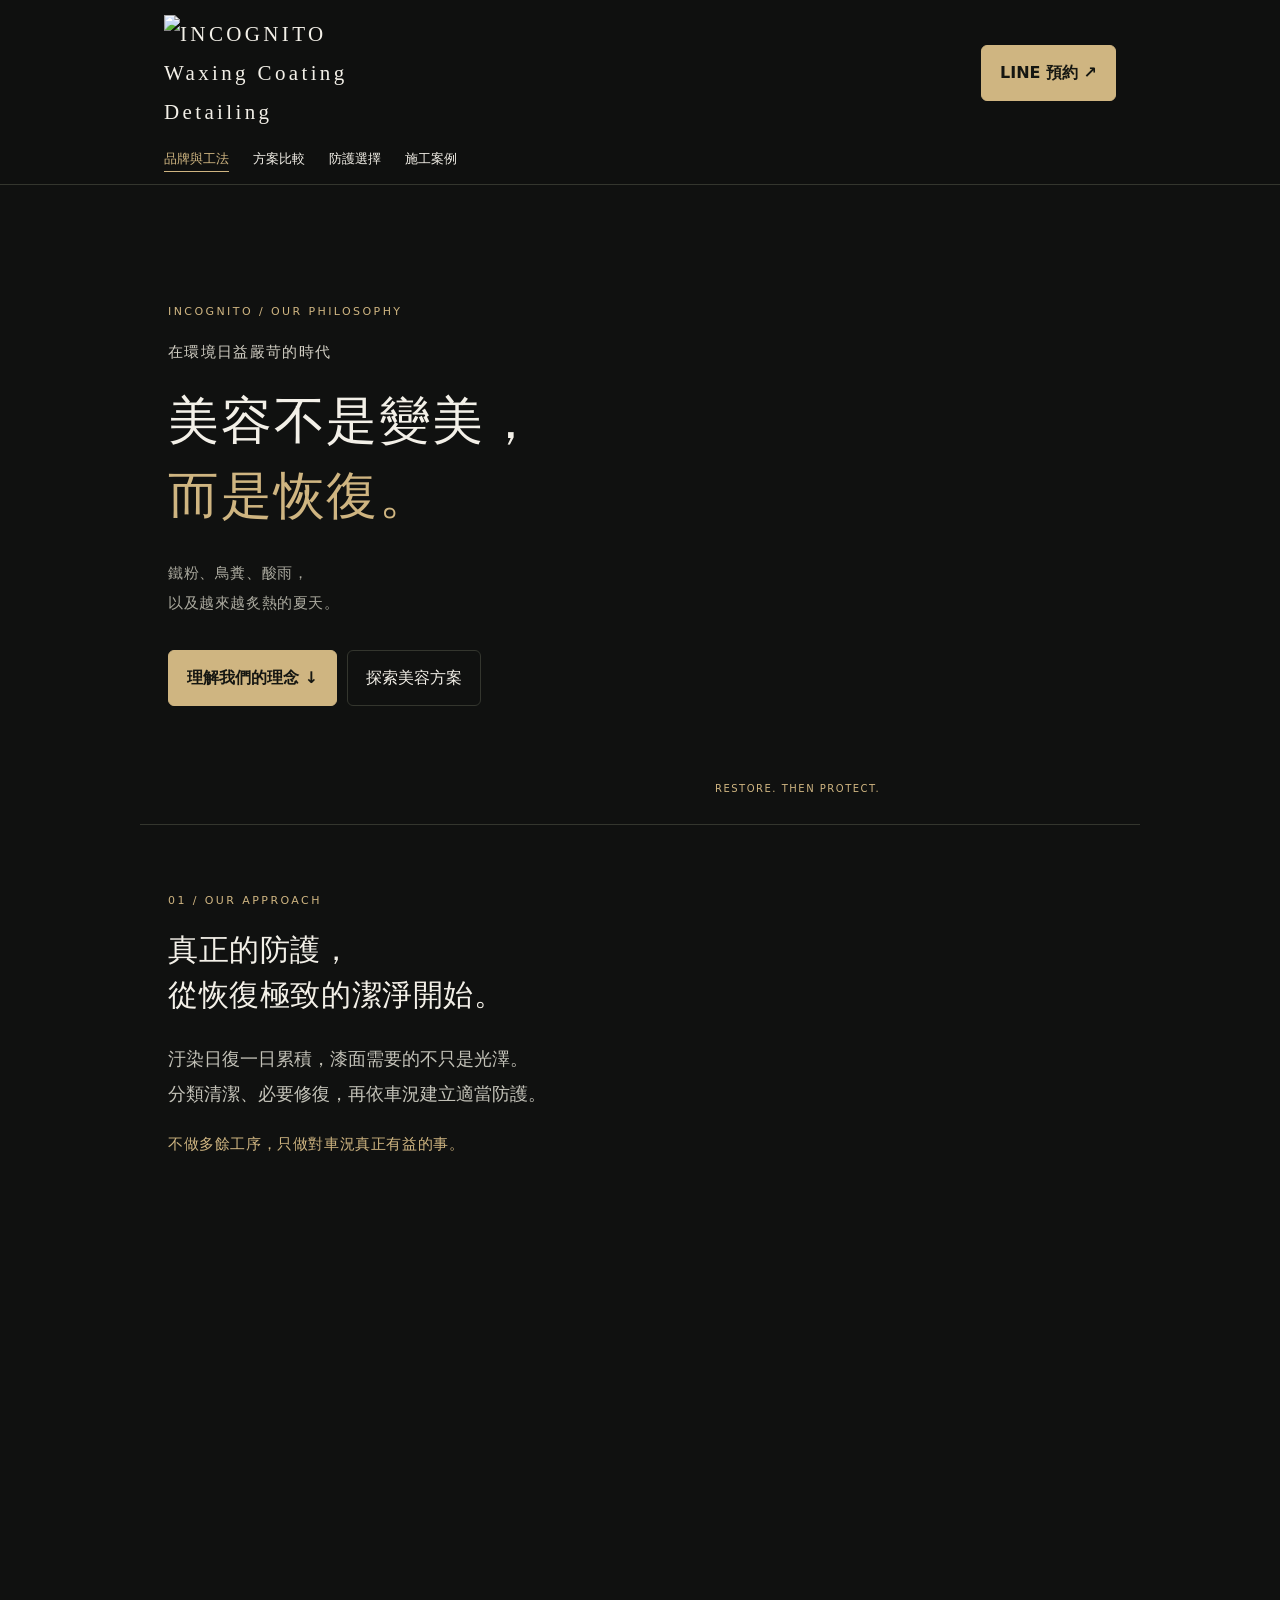
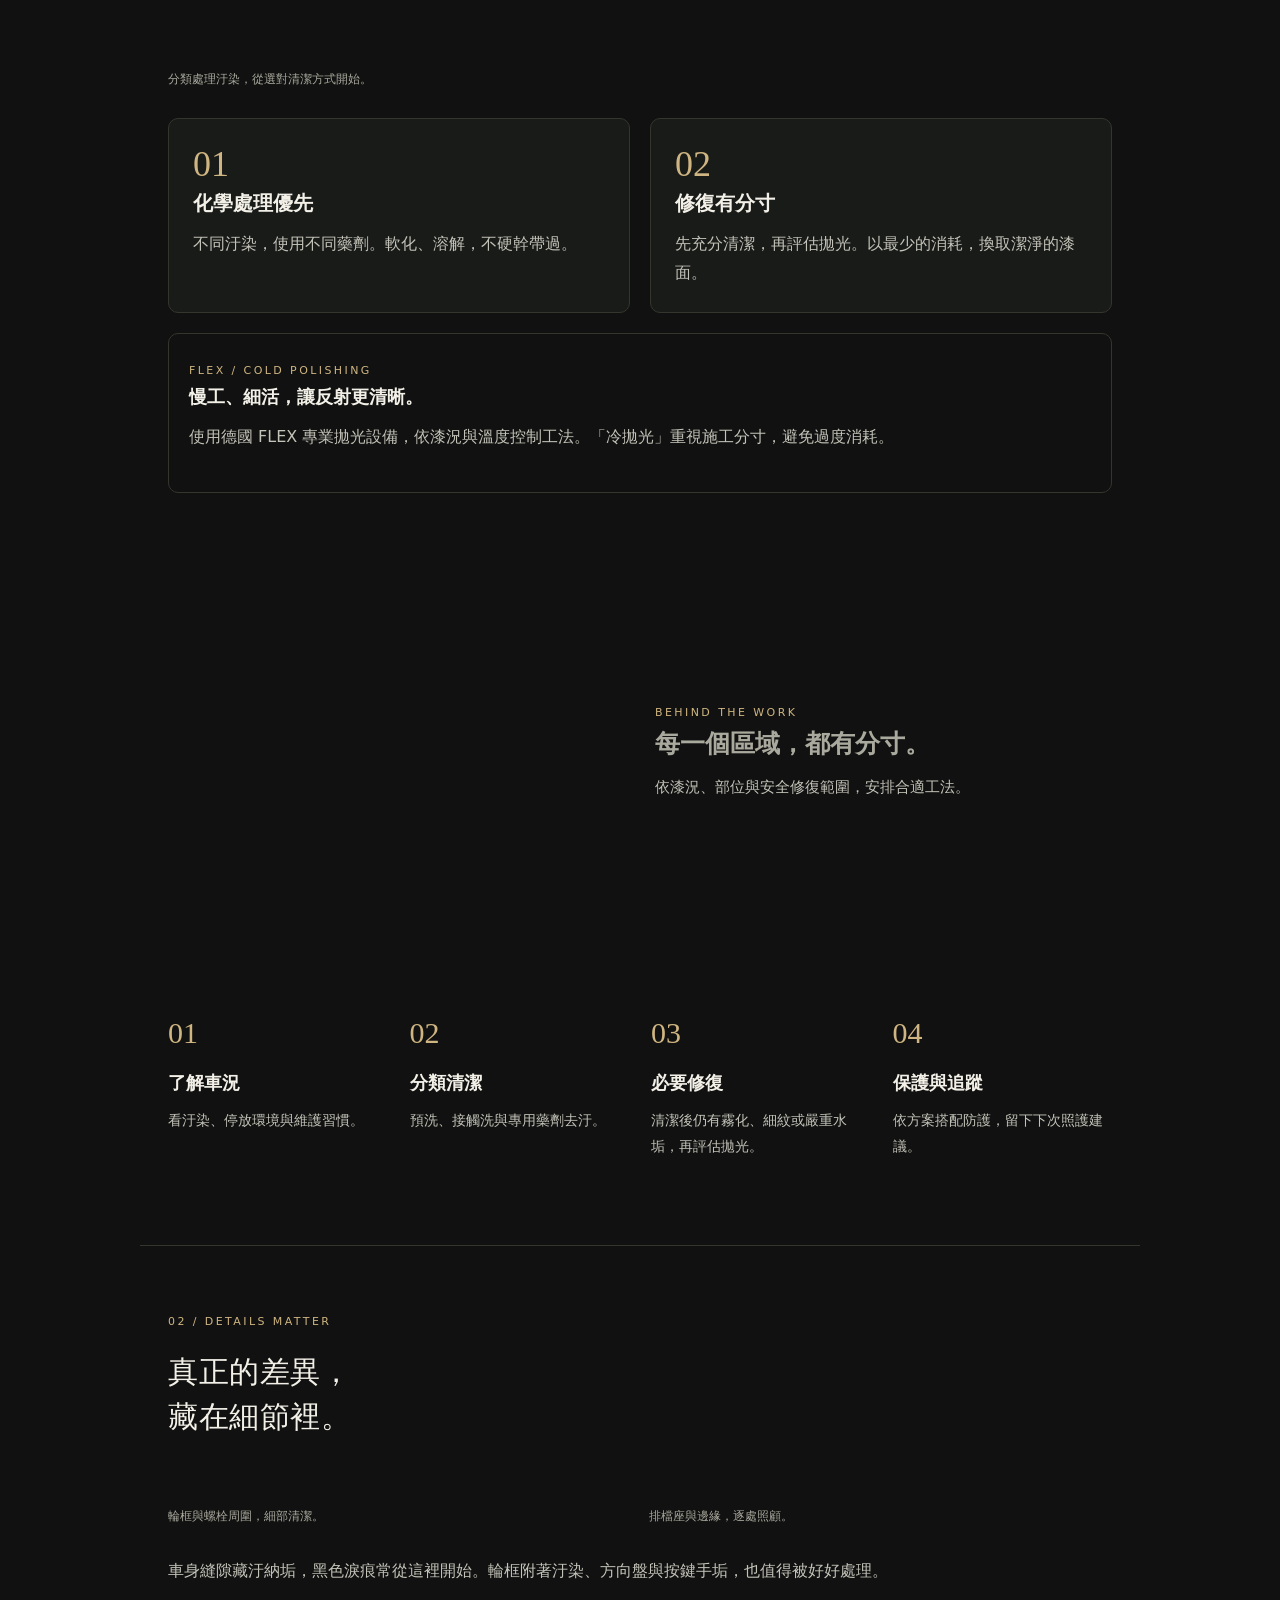
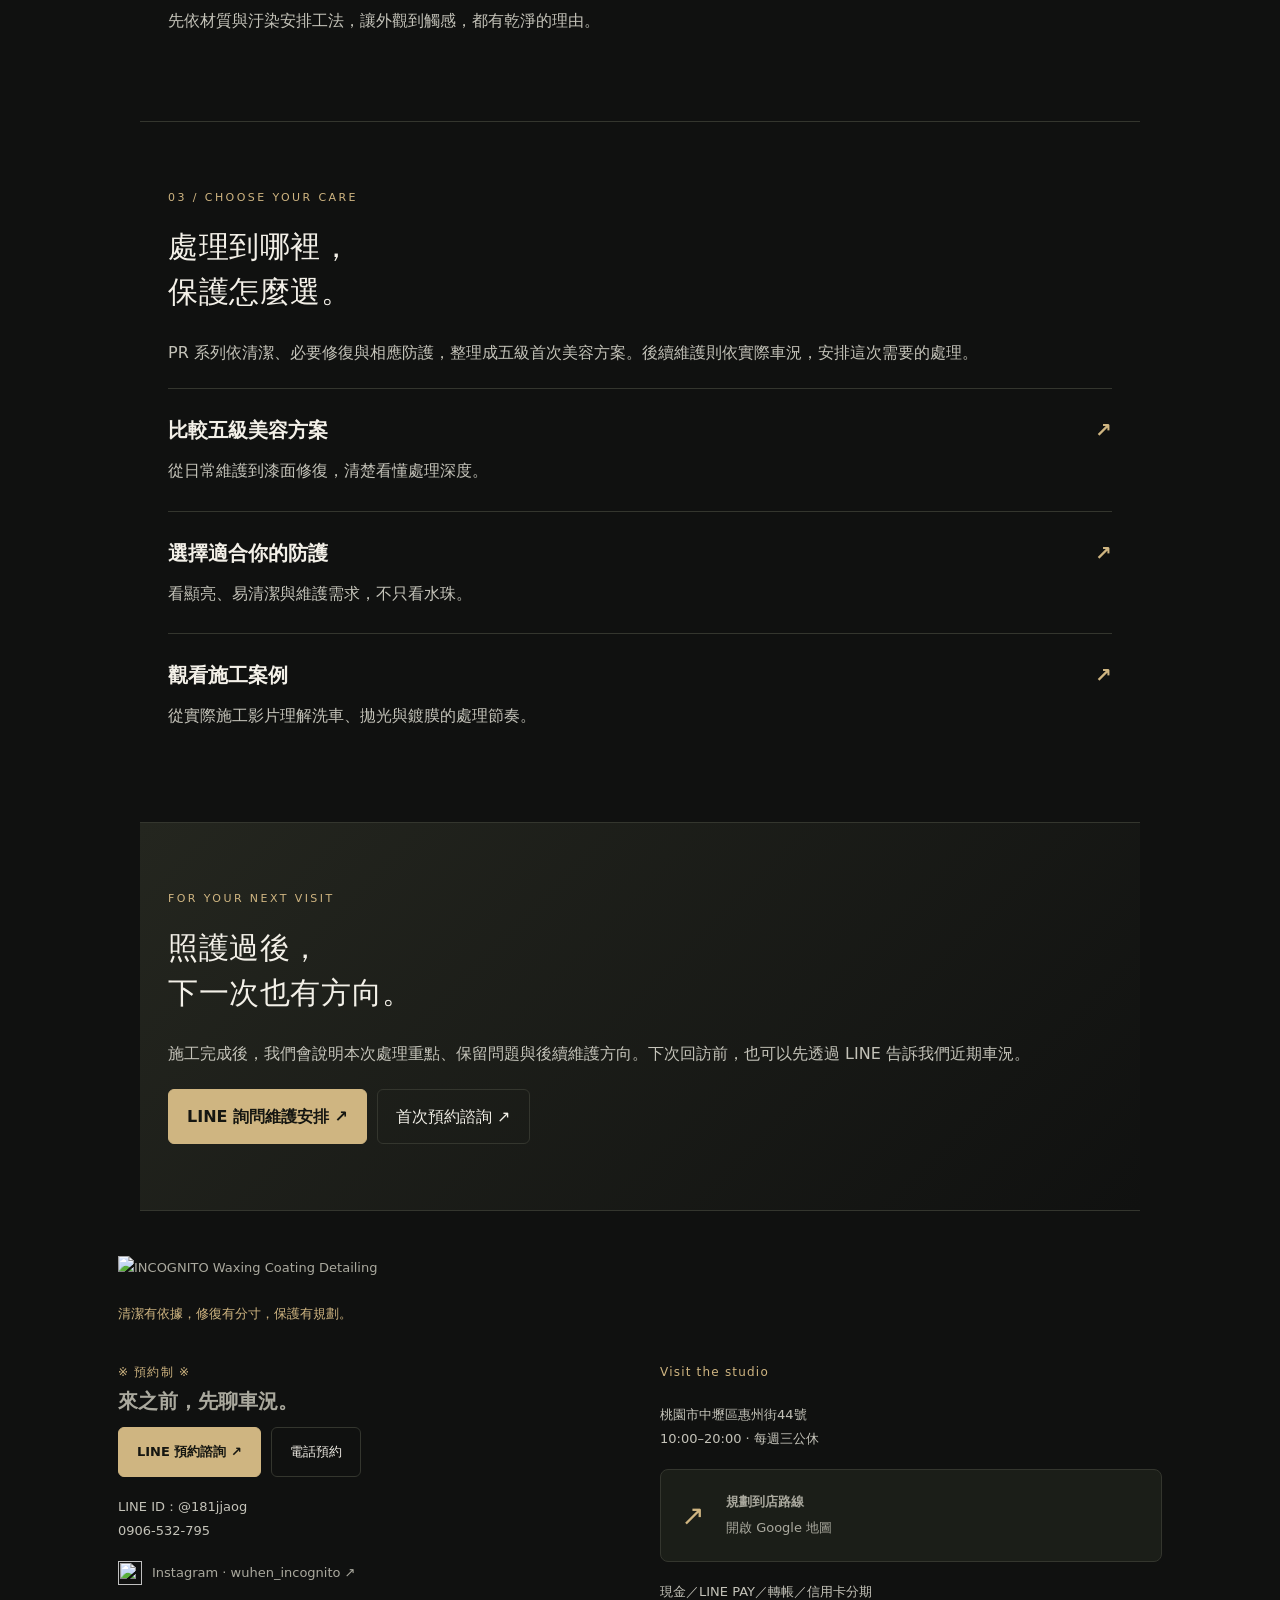
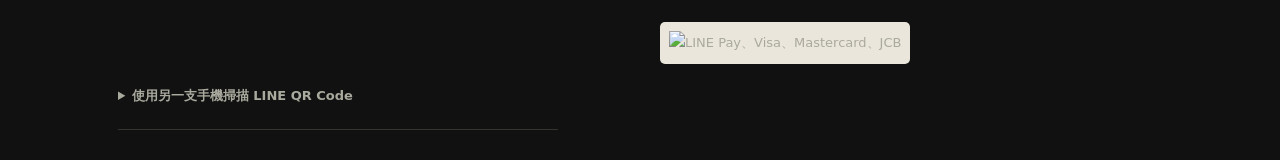
==== index.html @ 54a334a4 "Add files via upload" ====
<!DOCTYPE html>
<!-- INCOGNITO V6.4 圖片固定框架版：只改標籤間的文案；不要改動 class、href、src、id 或 <br>；三頁的頁尾聯絡資料需同步更新。 -->
<html lang="zh-Hant">
 <head>
  <!-- 搜尋引擎顯示的標題請找 title；摘要請找 meta name="description" 的 content。 -->
  <meta charset="utf-8"/>
  <meta content="width=device-width,initial-scale=1,viewport-fit=cover" name="viewport"/>
  <meta content="#101110" name="theme-color"/>
  <title>
   美容不是變美，而是恢復｜INCOGNITO 吳痕汽車美容
  </title>
  <meta content="美容不是變美，而是恢復。INCOGNITO 吳痕汽車美容從分類清潔、必要修復到適當防護，依車況安排專業照護。" name="description"/>
  <link href="styles.css" rel="stylesheet"/>
  <script defer="" src="media-fallback.js">
  </script>
 </head>
 <body>
  <header>
   <div class="head">
    <a class="brand" href="index.html">
     <img alt="INCOGNITO Waxing Coating Detailing" class="brand-logo" src="assets/logo.png"/>
    </a>
    <a class="button primary" href="https://lin.ee/zcHr4lk" rel="noopener noreferrer" target="_blank">
     LINE 預約 ↗
    </a>
   </div>
   <nav aria-label="主要導覽">
    <a aria-current="page" href="index.html">
     品牌與工法
    </a>
    <a href="programs.html">
     方案比較
    </a>
    <a href="protection.html">
     防護選擇
    </a>
    <a href="case-studies.html">
     施工案例
    </a>
   </nav>
  </header>
  <main>
   <!-- ===== 【可修改文案】首頁頂部｜品牌理念開場 ===== -->
   <section class="hero home-hero">
    <div class="hero-copy">
     <div class="eyebrow">
      INCOGNITO / OUR PHILOSOPHY
     </div>
     <p class="manifesto-overline">
      在環境日益嚴苛的時代
     </p>
     <h1 class="hero-statement">
      美容不是變美，
      <br/>
      <span>
       而是恢復。
      </span>
     </h1>
     <p class="manifesto-pressure">
      鐵粉、鳥糞、酸雨，
      <br/>
      以及越來越炙熱的夏天。
     </p>
     <div class="actions">
      <a class="button primary" href="#approach">
       理解我們的理念 ↓
      </a>
      <a class="button" href="programs.html">
       探索美容方案
      </a>
     </div>
    </div>
    <div class="hero-image">
     <img alt="黑色手套以紅色海綿於漆面進行防護塗抹的施工特寫" class="work-photo application-hero" data-media-slot="home-hero" decoding="async" fetchpriority="high" height="960" src="assets/images/home-hero.webp" width="1440"/>
     <span class="caption">
      RESTORE. THEN PROTECT.
     </span>
    </div>
   </section>
   <!-- ===== 【可修改文案】首頁第一段｜真正的防護與工作理念 ===== -->
   <section id="approach">
    <div class="eyebrow">
     01 / Our approach
    </div>
    <h2>
     真正的防護，
     <br/>
     從恢復極致的潔淨開始。
    </h2>
    <p class="lede">
     汙染日復一日累積，漆面需要的不只是光澤。
     <br/>
     分類清潔、必要修復，再依車況建立適當防護。
    </p>
    <p class="manifesto-principle">
     不做多餘工序，只做對車況真正有益的事。
    </p>
    <figure class="section-photo">
     <img alt="依清潔工作準備的三支分裝噴瓶" class="work-photo" data-media-slot="home-chemical" decoding="async" height="1280" loading="lazy" src="assets/images/home-chemical.webp" width="1280"/>
     <figcaption>
      分類處理汙染，從選對清潔方式開始。
     </figcaption>
    </figure>
    <div class="grid">
     <article class="card">
      <span class="number">
       01
      </span>
      <h3>
       化學處理優先
      </h3>
      <p>
       不同汙染，使用不同藥劑。軟化、溶解，不硬幹帶過。
      </p>
     </article>
     <article class="card">
      <span class="number">
       02
      </span>
      <h3>
       修復有分寸
      </h3>
      <p>
       先充分清潔，再評估拋光。以最少的消耗，換取潔淨的漆面。
      </p>
     </article>
    </div>
    <div class="horizon">
     <span class="eyebrow">
      FLEX / Cold polishing
     </span>
     <h3>
      慢工、細活，讓反射更清晰。
     </h3>
     <p>
      使用德國 FLEX 專業拋光設備，依漆況與溫度控制工法。「冷拋光」重視施工分寸，避免過度消耗。
     </p>
    </div>
    <figure class="photo-story">
     <img alt="施工者專注操作拋光機處理車身側面" class="work-photo craft-photo" data-media-slot="home-craft" decoding="async" height="1175" loading="lazy" src="assets/images/home-craft.webp" width="1175"/>
     <figcaption>
      <span class="eyebrow">
       Behind the work
      </span>
      <h3>
       每一個區域，都有分寸。
      </h3>
      <p>
       依漆況、部位與安全修復範圍，安排合適工法。
      </p>
     </figcaption>
    </figure>
    <div class="process-compact">
     <article>
      <div class="number">
       01
      </div>
      <h3>
       了解車況
      </h3>
      <p>
       看汙染、停放環境與維護習慣。
      </p>
     </article>
     <article>
      <div class="number">
       02
      </div>
      <h3>
       分類清潔
      </h3>
      <p>
       預洗、接觸洗與專用藥劑去汙。
      </p>
     </article>
     <article>
      <div class="number">
       03
      </div>
      <h3>
       必要修復
      </h3>
      <p>
       清潔後仍有霧化、細紋或嚴重水垢，再評估拋光。
      </p>
     </article>
     <article>
      <div class="number">
       04
      </div>
      <h3>
       保護與追蹤
      </h3>
      <p>
       依方案搭配防護，留下下次照護建議。
      </p>
     </article>
    </div>
   </section>
   <!-- ===== 【可修改文案】首頁第二段｜細節與清潔 ===== -->
   <section>
    <div class="eyebrow">
     02 / Details matter
    </div>
    <h2>
     真正的差異，
     <br/>
     藏在細節裡。
    </h2>
    <div class="detail-photos">
     <figure>
      <img alt="黑色手套以細節刷清潔輪框螺栓周圍" class="work-photo" data-media-slot="home-wheel" decoding="async" height="781" loading="lazy" src="assets/images/home-wheel.webp" width="1200"/>
      <figcaption>
       輪框與螺栓周圍，細部清潔。
      </figcaption>
     </figure>
     <figure>
      <img alt="紅色細節刷清潔車內排檔座邊緣" class="work-photo" data-media-slot="home-interior" decoding="async" height="800" loading="lazy" src="assets/images/home-interior.webp" width="1200"/>
      <figcaption>
       排檔座與邊緣，逐處照顧。
      </figcaption>
     </figure>
    </div>
    <p>
     車身縫隙藏汙納垢，黑色淚痕常從這裡開始。輪框附著汙染、方向盤與按鍵手垢，也值得被好好處理。
    </p>
    <p>
     先依材質與汙染安排工法，讓外觀到觸感，都有乾淨的理由。
    </p>
   </section>
   <!-- ===== 【可修改文案】首頁第三段｜方案與防護導覽 ===== -->
   <section>
    <div class="eyebrow">
     03 / Choose your care
    </div>
    <h2>
     處理到哪裡，
     <br/>
     保護怎麼選。
    </h2>
    <p>
     PR 系列依清潔、必要修復與相應防護，整理成五級首次美容方案。後續維護則依實際車況，安排這次需要的處理。
    </p>
    <a class="feature-link" href="programs.html">
     <h3>
      比較五級美容方案
      <span>
       ↗
      </span>
     </h3>
     <p>
      從日常維護到漆面修復，清楚看懂處理深度。
     </p>
    </a>
    <a class="feature-link" href="protection.html">
     <h3>
      選擇適合你的防護
      <span>
       ↗
      </span>
     </h3>
     <p>
      看顯亮、易清潔與維護需求，不只看水珠。
     </p>
    </a>
    <a class="feature-link" href="case-studies.html">
     <h3>
      觀看施工案例
      <span>
       ↗
      </span>
     </h3>
     <p>
      從實際施工影片理解洗車、拋光與鍍膜的處理節奏。
     </p>
    </a>
   </section>
   <!-- ===== 【可修改文案】首頁最後一段｜回訪與預約 ===== -->
   <section class="closing">
    <div class="eyebrow">
     For your next visit
    </div>
    <h2>
     照護過後，
     <br/>
     下一次也有方向。
    </h2>
    <p>
     施工完成後，我們會說明本次處理重點、保留問題與後續維護方向。下次回訪前，也可以先透過 LINE 告訴我們近期車況。
    </p>
    <div class="actions">
     <a class="button primary" href="https://lin.ee/zcHr4lk" rel="noopener noreferrer" target="_blank">
      LINE 詢問維護安排 ↗
     </a>
     <button data-contact="">
      首次預約諮詢 ↗
     </button>
    </div>
   </section>
  </main>
  <!-- ===== 【聯絡資訊】營業時間／地址／電話／LINE：本段內容在三個 HTML 各有一份，修改時三頁都要同步 ===== -->
  <footer class="page-footer business-footer">
   <a href="index.html">
    <img alt="INCOGNITO Waxing Coating Detailing" class="brand-logo" src="assets/logo.png"/>
   </a>
   <p class="footer-motto">
    清潔有依據，修復有分寸，保護有規劃。
   </p>
   <div class="footer-grid">
    <div>
     <span class="tag">
      ※ 預約制 ※
     </span>
     <h3>
      來之前，先聊車況。
     </h3>
     <div class="actions">
      <a class="button primary" href="https://lin.ee/zcHr4lk" rel="noopener" target="_blank">
       LINE 預約諮詢 ↗
      </a>
      <a class="button" href="tel:0906532795">
       電話預約
      </a>
     </div>
     <p>
      LINE ID：@181jjaog
      <br/>
      <a href="tel:0906532795">
       0906-532-795
      </a>
     </p>
     <a class="social-link" href="https://www.instagram.com/wuhen_incognito/" rel="noopener" target="_blank">
      <img alt="" src="assets/instagram.png"/>
      Instagram · wuhen_incognito ↗
     </a>
    </div>
    <div>
     <span class="tag">
      Visit the studio
     </span>
     <p>
      桃園市中壢區惠州街44號
      <br/>
      10:00–20:00 · 每週三公休
     </p>
     <a class="map-link" href="https://maps.app.goo.gl/gqJs16buCxNhg3YT7" rel="noopener" target="_blank">
      <span aria-hidden="true">
       ↗
      </span>
      <strong>
       規劃到店路線
      </strong>
      <small>
       開啟 Google 地圖
      </small>
     </a>
     <p class="payment-text">
      現金／LINE PAY／轉帳／信用卡分期
     </p>
     <img alt="LINE Pay、Visa、Mastercard、JCB" class="payment-icons" src="assets/payments.png"/>
    </div>
   </div>
   <details class="qr-details">
    <summary>
     使用另一支手機掃描 LINE QR Code
    </summary>
    <a href="https://lin.ee/zcHr4lk" rel="noopener" target="_blank">
     <img alt="LINE 官方帳號加好友 QR Code" class="line-qr" src="assets/line-qr.png"/>
    </a>
   </details>
  </footer>
  <dialog aria-labelledby="contactTitle" id="contact">
   <span class="eyebrow">
    By appointment
   </span>
   <h2 id="contactTitle">
    先聊車況，
    <br/>
    再安排照護。
   </h2>
   <p>
    加入 LINE 官方，傳送車型、停放環境與目前困擾；也可以直接來電預約。
   </p>
   <div class="actions">
    <a class="button primary" href="https://lin.ee/zcHr4lk" rel="noopener" target="_blank">
     加入 LINE 預約 ↗
    </a>
    <a class="button" href="tel:0906532795">
     0906-532-795
    </a>
   </div>
   <p class="reading-note">
    預約制 · 10:00–20:00 · 每週三公休
    <br/>
    送出訊息或來電後，仍需確認可安排時段。
   </p>
   <button data-close="">
    關閉
   </button>
  </dialog>
  <div class="status" hidden="" id="toast" role="status">
  </div>
  <script src="common.js">
  </script>
 </body>
</html>
---- styles.css ----
:root{--bg:#101110;--panel:#191b19;--gold:#d1b580;--text:#f3f0e8;--muted:#aaa99e;--line:#34362e}*{box-sizing:border-box}html{scroll-behavior:smooth;scroll-padding-top:110px}body{margin:0;background:var(--bg);color:var(--text);font:16px/1.85 system-ui,"Microsoft JhengHei",sans-serif}a{color:inherit;text-decoration:none}button,input,select,textarea{font:inherit}button,a,input,select,textarea{touch-action:manipulation}button,.button{cursor:pointer;border:1px solid var(--line);background:transparent;color:var(--text);padding:12px 18px;border-radius:6px;display:inline-block;text-align:center;min-height:48px}button:hover,.button:hover{border-color:var(--gold)}button:focus-visible,a:focus-visible,input:focus-visible,textarea:focus-visible,select:focus-visible{outline:2px solid var(--gold);outline-offset:4px}.primary{background:var(--gold);color:#151611;border-color:var(--gold);font-weight:700}.muted,small{color:var(--muted)}small{font-size:13px}header{position:sticky;top:0;z-index:5;background:#101110f5;border-bottom:1px solid var(--line);backdrop-filter:blur(18px)}.head{max-width:1100px;margin:auto;padding:15px 24px;display:flex;align-items:center;justify-content:space-between;gap:12px}.brand{font-family:Georgia,serif;letter-spacing:.16em;font-size:21px}.brand small{display:block;font:9px/1.4 system-ui;letter-spacing:.3em;color:var(--gold)}nav{display:flex;overflow-x:auto;gap:25px;max-width:1100px;margin:auto;padding:0 24px 12px;white-space:nowrap;font-size:13px}nav a:hover{color:var(--gold)}main{max-width:1100px;margin:auto}section{padding:78px 28px;border-bottom:1px solid var(--line)}.eyebrow{font-size:11px;letter-spacing:.22em;color:var(--gold);text-transform:uppercase;margin-bottom:16px}h1,h2,h3,p{margin-top:0}h1{font-size:clamp(36px,6vw,66px);line-height:1.3;letter-spacing:-.035em;font-weight:500;margin-bottom:24px}h2{font-size:30px;line-height:1.5;font-weight:500;letter-spacing:.02em;margin-bottom:24px}h3{font-size:20px;line-height:1.6;margin-bottom:10px}p{color:#c4c3b9;margin-bottom:20px}.hero{padding:0;display:grid;grid-template-columns:1fr 1fr;min-height:640px}.hero-copy{padding:70px 30px;align-self:center}.hero-image{position:relative;min-height:450px}.hero img{width:100%;height:100%;position:absolute;object-fit:cover;object-position:60% center}.hero-image:after{content:"";position:absolute;inset:0;background:linear-gradient(0deg,#101110 0%,transparent 45%)}.caption{position:absolute;z-index:1;bottom:25px;left:25px;letter-spacing:.15em;font-size:10px;color:var(--gold)}.actions{display:flex;gap:10px;flex-wrap:wrap}.intro{max-width:650px}.quote{padding:22px 0 22px 22px;border-left:2px solid var(--gold);font-size:20px;margin:30px 0}.grid{display:grid;grid-template-columns:repeat(2,minmax(0,1fr));gap:20px}.card{background:var(--panel);border:1px solid var(--line);border-radius:10px;padding:24px;min-width:0}.card p:last-child{margin-bottom:0}.number{font-family:Georgia,serif;font-size:36px;color:var(--gold);line-height:1.2;margin-bottom:18px}.steps{margin:35px 0}.step{display:grid;grid-template-columns:50px 1fr;gap:15px;padding:24px 0;border-top:1px solid var(--line)}.step p{margin:0}.wide{width:100%;aspect-ratio:2/1;object-fit:cover;border-radius:10px;margin:25px 0}.plan{padding:26px 0;border-top:1px solid var(--line);display:grid;grid-template-columns:90px 1fr 110px;gap:15px}.price{text-align:right;color:var(--gold);white-space:nowrap}.tag{font-size:12px;color:var(--gold);letter-spacing:.1em}.plan p{margin:0}.plan h3{font-size:19px}details{border-bottom:1px solid var(--line);padding:20px 0}summary{cursor:pointer;font-weight:600}details p{margin:15px 0 0}.notice{font-size:13px;border-left:2px solid var(--gold);padding:10px 15px;background:#d1b5800a;color:#c5bda9;margin-bottom:24px}.tabs{display:flex;border-bottom:1px solid var(--line);gap:12px;margin:25px 0}.tabs button{border:0;border-radius:0;flex:1;color:var(--muted)}.tabs button[aria-selected=true]{border-bottom:2px solid var(--gold);color:var(--gold)}[hidden]{display:none!important}label{display:block;font-size:14px;margin:16px 0 6px}input:not([type=radio]):not([type=checkbox]),textarea,select{width:100%;background:#101210;border:1px solid #4b4d42;color:var(--text);padding:12px;border-radius:5px;min-height:48px}fieldset{border:1px solid var(--line);padding:16px;border-radius:6px;margin:24px 0}legend{color:var(--gold);padding:0 8px;font-size:14px}fieldset label{display:flex;align-items:center;gap:10px;margin:10px 0;min-height:36px}input[type=radio],input[type=checkbox]{accent-color:var(--gold);width:19px;height:19px;flex-shrink:0}.form-grid{display:grid;grid-template-columns:1fr 1fr;gap:0 16px}.record{border-left:1px solid var(--gold);padding:0 0 28px 24px;margin:26px 0}.record time{font-size:12px;letter-spacing:.1em;color:var(--gold)}.record h3{margin:8px 0}.record p{white-space:pre-wrap;overflow-wrap:anywhere}.status{position:fixed;bottom:22px;left:50%;transform:translateX(-50%);background:var(--gold);color:#12130f;padding:12px 22px;border-radius:8px;z-index:20;max-width:90vw;box-shadow:0 5px 30px #000}.garage-top{display:flex;justify-content:space-between;align-items:center;gap:10px}.garage-wrap{max-width:720px}.toolbar{display:flex;gap:8px;flex-wrap:wrap;margin-bottom:20px}.toolbar button{font-size:13px;padding:8px 12px}footer{max-width:1100px;margin:auto;padding:45px 28px;color:var(--muted);font-size:13px}dialog{background:#191b19;color:var(--text);border:1px solid var(--line);border-radius:12px;padding:28px;width:min(92%,500px)}dialog::backdrop{background:#000b}.contact-note{font-size:14px}.closing{background:linear-gradient(135deg,#24261f,#101110)}@media(max-width:680px){.head{padding:14px 22px}.head .button{font-size:12px;padding:8px 12px;min-height:40px}.brand{font-size:18px}nav{gap:23px;padding-left:22px}.hero{display:flex;flex-direction:column}.hero-copy{padding:55px 24px 35px}.hero-image{min-height:0;aspect-ratio:1}.hero h1{font-size:40px}.hero .actions{display:grid;grid-template-columns:1fr 1fr}.hero .button{padding:12px 10px;font-size:14px}section{padding:58px 24px}h2{font-size:27px}.grid{gap:12px}.card{padding:19px}.card h3{font-size:18px}.card p{font-size:14px}.plan{grid-template-columns:52px 1fr;gap:10px}.price{grid-column:2;text-align:left}.plan h3{font-size:18px}.form-grid{grid-template-columns:1fr}.garage-top{align-items:flex-start}.garage-top h2{font-size:25px}.quote{font-size:18px}.wide{aspect-ratio:1}.step{grid-template-columns:40px 1fr}.number{font-size:28px}}@media(prefers-reduced-motion:reduce){html{scroll-behavior:auto}}

:root{--gold:#cfb581;--bg:#101110}body{padding-bottom:0}main{max-width:1000px}.head{max-width:1000px}.brand small{font-size:10px;letter-spacing:.16em}nav{max-width:1000px;gap:24px}nav a[aria-current=page]{color:var(--gold);border-bottom:1px solid var(--gold)}section{padding:66px 28px}.page-intro{padding-bottom:38px}.page-intro h1{font-size:clamp(34px,5vw,50px)}.lede{font-size:18px;max-width:620px}.home-hero .hero-copy{padding-left:28px}.jumpbar{display:flex;gap:8px;flex-wrap:wrap;margin-top:20px}.jumpbar a{font-size:13px;min-height:40px;padding:8px 13px}.feature-link{display:block;border-top:1px solid var(--line);padding:25px 0}.feature-link h3{display:flex;justify-content:space-between}.feature-link span{color:var(--gold)}.feature-link p{margin:0}.process-compact{display:grid;grid-template-columns:repeat(4,1fr);gap:22px;margin-top:35px}.process-compact .number{font-size:30px}.process-compact h3{font-size:18px}.process-compact p{font-size:14px}.overview-grid{display:grid;grid-template-columns:repeat(3,1fr);gap:16px;margin:25px 0}.overview-grid .card h3{font-size:19px}.compare-list{list-style:none;margin:15px 0 0;padding:0}.compare-list li{padding:9px 0;border-bottom:1px solid #ffffff0b;font-size:14px;color:#c4c3b9}.compare-list b{font-weight:500;color:var(--text)}.plan-detail{scroll-margin-top:115px;padding:30px 0;border-top:1px solid var(--line)}.plan-title{display:flex;align-items:baseline;justify-content:space-between;gap:15px}.plan-title h2{font-size:25px;margin:6px 0 18px}.price{font-family:Georgia,serif;font-size:21px}.plan-detail .grid{margin-top:20px}.plan-detail .card h3{font-size:16px}.inline-link{color:var(--gold);text-decoration:underline;text-underline-offset:5px}.select-row{display:flex;gap:8px;flex-wrap:wrap}.select-row button{font-size:13px;padding:10px 14px}.select-row button[aria-pressed=true]{color:#151611;background:var(--gold)}.context-box{margin:16px 0 28px;padding:18px;border-left:2px solid var(--gold);background:#d1b58008;font-size:14px;color:#c4c3b9}.protection-card{border-top:1px solid var(--line);padding:28px 0}.protection-card .eyebrow{margin-bottom:6px}.protection-card h2{font-size:25px;margin:0 0 12px}.protection-card details{border:none;padding:12px 0 0}.specs{display:grid;grid-template-columns:100px 1fr;gap:12px;font-size:14px}.specs dt{color:var(--muted)}.specs dd{margin:0}.protection-card p{max-width:600px}.muted-label{font-size:12px;color:var(--muted);letter-spacing:.04em}.garage-layout{max-width:760px;margin:auto}.garage-layout section{padding-top:36px}.due-card{border:1px solid #b39b69;background:linear-gradient(130deg,#27291f,#171a17);border-radius:10px;padding:26px;margin:25px 0}.due-card h2{margin:8px 0 12px;font-size:29px}.due-card .eyebrow{margin-bottom:0}.due-card p{margin-bottom:15px}.assessment{padding:24px;border:1px solid var(--line);border-radius:10px;margin:20px 0}.assessment-head{display:flex;justify-content:space-between;align-items:center;gap:15px}.score{font:42px/1 Georgia,serif;color:var(--gold)}.score small{font:14px system-ui}.scorebars{display:grid;gap:12px;margin:22px 0}.scoreline{display:grid;grid-template-columns:90px 1fr 35px;align-items:center;gap:12px;font-size:13px}.meter{height:4px;background:#32362e;border-radius:3px;overflow:hidden}.meter i{display:block;height:100%;background:var(--gold)}.issue{padding:18px;border-left:2px solid var(--gold);background:#d1b58008;margin:20px 0}.issue h3{font-size:18px}.record{margin-bottom:0}.record details{border:0;padding:12px 0}.record details summary{font-size:14px;color:var(--gold)}.record .record-body p{white-space:pre-wrap}.mini-nav{display:flex;justify-content:space-between;margin-bottom:20px;font-size:13px;color:var(--gold)}.demo-note{margin:24px 0 10px;font-size:12px;color:var(--muted)}.page-footer{padding-bottom:max(30px,env(safe-area-inset-bottom))}.garage-title{margin:5px 0 15px;font-size:30px}.record-panel-head{display:flex;align-items:center;justify-content:space-between;gap:10px}.record-panel-head h3{margin:0}.form-explainer{font-size:13px;color:var(--muted)}#recordDialog{max-height:90vh;overflow:auto}#recordDialog h2{font-size:25px}.record-summary{margin:15px 0}.reading-note{font-size:13px;color:var(--muted)}.store-tools{margin-top:25px}.store-tools summary{font-size:13px;color:var(--muted)}.store-tools .toolbar{margin-top:20px}.horizon{border:1px solid var(--line);border-radius:10px;padding:20px;margin-top:20px}.horizon h3{font-size:18px}.two-axis{display:grid;grid-template-columns:1fr 1fr;gap:16px;margin-top:20px}.axis{padding:22px;border:1px solid var(--line);border-radius:10px}.axis .eyebrow{margin:0 0 7px}.axis h3{font-size:21px}.axis p{font-size:14px;margin-bottom:0}@media(max-width:680px){section{padding:50px 23px}.head{padding:15px 20px}.brand{font-size:18px}.brand small{font-size:9px;letter-spacing:.09em}.head .button{padding:8px 10px}nav{gap:23px;padding-left:20px}.hero-copy{padding:52px 23px 30px!important}.hero h1{font-size:37px}.process-compact{grid-template-columns:1fr 1fr;gap:25px 20px}.overview-grid{grid-template-columns:1fr}.overview-grid .card{padding:20px}.overview-grid h3{margin-bottom:6px}.page-intro h1{font-size:36px}.lede{font-size:16px}.two-axis{grid-template-columns:1fr}.garage-layout section{padding-top:30px}.garage-title{font-size:28px}.due-card{padding:21px}.due-card h2{font-size:25px}.score{font-size:40px}.assessment{padding:19px}.assessment-head h3{font-size:17px;margin:0}.specs{grid-template-columns:80px 1fr}.plan-title h2{font-size:22px}.price{font-size:19px}.plan-detail .grid{grid-template-columns:1fr}.page-intro{padding-bottom:30px}.record-panel-head{align-items:flex-start;flex-direction:column}.scoreline{grid-template-columns:80px 1fr 30px}}
.period{display:flex;align-items:baseline;gap:18px;margin:15px 0 5px;color:var(--gold)}.period span{font-size:12px;color:var(--muted)}.period strong{font-size:22px;font-weight:500}.maintenance-row{padding:18px 0;border-top:1px solid var(--line)}.maintenance-row h3{font-size:18px;margin-bottom:5px}.maintenance-row p{font-size:14px;margin:0}#maintenance h2,#gentle-care h2{font-size:27px}

/* V3.2 real-work photography: no generative edits; framing only. */
figure{margin:0}.hero img.application-hero{object-position:58% 56%}.photo-story{display:grid;grid-template-columns:1fr 1fr;align-items:center;gap:30px;margin:30px 0 0}.photo-story img{width:100%;aspect-ratio:1;object-fit:cover;object-position:50% 12%;border-radius:10px}.photo-story figcaption{padding:12px 0}.photo-story h3{font-size:25px}.photo-story p{font-size:15px;margin:0}.detail-photos{display:grid;grid-template-columns:1fr 1fr;gap:18px;margin:28px 0}.detail-photos img{width:100%;height:auto;aspect-ratio:1;object-fit:cover;border-radius:10px}.detail-photos figure:first-child img{object-position:65% 58%}.detail-photos figure:last-child img{object-position:62% 50%}figcaption{font-size:12px;line-height:1.8;color:var(--muted);padding-top:10px}.section-photo{margin:10px 0 28px}.section-photo img{display:block;width:100%;height:auto;aspect-ratio:2/1;object-fit:cover;border-radius:10px}.brush-photo{object-position:50% 42%}.wash-photo{object-position:54% 48%}@media(max-width:680px){.photo-story{grid-template-columns:1fr;gap:12px}.photo-story figcaption{padding-top:5px}.photo-story h3{font-size:23px}.detail-photos{grid-template-columns:1fr;gap:24px}.section-photo img{aspect-ratio:1}.hero img.application-hero{object-position:62% 54%}.brush-photo{object-position:35% 48%}.wash-photo{object-position:54% 48%}}
.photo-story img{height:auto}

/* V4: restrained image rhythm and clear outcome context. */
.photo-story .craft-photo{object-position:center}.case-study{background:linear-gradient(145deg,#20221b,#111310)}.comparison-photo{max-width:660px;margin:25px auto 0}.comparison-photo img{aspect-ratio:1;object-fit:contain;background:#111}.case-key{display:flex;justify-content:space-between;max-width:660px;margin:14px auto 25px;color:var(--gold);font-size:13px}.case-study>p{max-width:660px;margin-left:auto;margin-right:auto}.page-intro .section-photo{margin-top:28px}.section-photo img{background:#191b19}@media(max-width:680px){.card p{font-size:15px}.case-study{padding-top:44px}.case-key{font-size:12px}}

/* V5 brand and appointment information */
.brand-logo{display:block;width:240px;max-width:100%;height:auto}.head .brand{min-width:0}.head .brand-logo{width:195px}.business-footer .brand-logo{width:320px;margin-bottom:22px}.footer-grid{display:grid;grid-template-columns:1fr 1fr;gap:40px;margin-top:34px}.footer-grid p{margin:18px 0}.footer-motto{color:var(--gold)}.social-link{display:flex;align-items:center;gap:10px}.social-link img{width:24px;height:24px}.map-link{border:1px solid var(--line);padding:20px;display:grid;grid-template-columns:35px 1fr;gap:2px 10px;border-radius:8px;background:#1b1e18}.map-link>span{grid-row:span 2;font-size:28px;color:var(--gold)}.map-link small{display:block}.payment-icons{width:100%;max-width:350px;height:auto;background:#eae6dc;padding:9px;border-radius:5px}.payment-text{font-size:13px}.line-qr{width:180px;height:180px;background:white;margin:15px;padding:8px}.staff-link{color:var(--muted);font-size:12px}.qr-details{max-width:440px}.work-photo{filter:contrast(1.025) saturate(.96)}@media(max-width:680px){.head .brand-logo{width:175px}.footer-grid{grid-template-columns:1fr;gap:28px}.business-footer .brand-logo{width:280px}.payment-icons{max-width:320px}}

/* Studio administration */
.admin-layout{max-width:1100px}.admin-tabs{display:flex;gap:8px;margin:25px 0;overflow:auto}.admin-tabs button{white-space:nowrap;font-size:14px}.admin-tabs [aria-selected=true]{background:var(--gold);color:#151611}.admin-heading{display:flex;align-items:center;justify-content:space-between;gap:15px;margin:22px 0}.admin-heading h2{margin:0;font-size:25px}.customer-list{display:grid;grid-template-columns:repeat(3,1fr);gap:10px;margin:18px 0}.customer-list button{text-align:left}.customer-list strong,.customer-list small{display:block}.customer-list [aria-pressed=true]{border-color:var(--gold);background:#cfb58115}.admin-record{padding:20px 0;border-top:1px solid var(--line)}.admin-record .actions{margin-top:15px}.stats-grid{display:grid;grid-template-columns:repeat(3,1fr);gap:12px;margin:20px 0}.stat{padding:20px;border:1px solid var(--line);border-radius:8px}.stat strong{display:block;color:var(--gold);font:26px/1.5 Georgia,serif}.stat small{display:block}.receipt{padding:20px 0;border-bottom:1px solid var(--line);display:flex;justify-content:space-between;gap:18px}.receipt h3{font-size:18px;margin:0}.receipt p{font-size:14px;margin:5px 0}.receipt .amount{color:var(--gold);white-space:nowrap}.method-breakdown{display:flex;gap:18px;flex-wrap:wrap;font-size:14px}.void{opacity:.6}.customer-info{white-space:pre-line}.admin-layout input[type=month]{color-scheme:dark}#serviceDialog,#customerDialog{width:min(94%,700px);max-height:90vh;overflow:auto}#serviceError{color:#ffb7a9}.admin-layout .notice{margin-bottom:30px}@media(max-width:680px){.admin-layout section{padding:32px 20px}.customer-list{grid-template-columns:1fr 1fr}.stats-grid{grid-template-columns:1fr}.stat{padding:15px}.admin-heading{align-items:flex-start}.admin-heading h2{font-size:23px}.admin-heading button{font-size:13px;padding:10px}.receipt{flex-direction:column;gap:8px}}

/* V6: concise expandable maintenance pricing */
.maintenance-option{padding:20px 0}.maintenance-option summary{display:flex;align-items:center;justify-content:space-between;gap:16px;list-style:none;font-size:16px}.maintenance-option summary::-webkit-details-marker{display:none}.maintenance-option summary>span:first-child:before{content:'▸';color:var(--gold);margin-right:9px}.maintenance-option[open] summary>span:first-child:before{content:'▾'}.maintenance-price{white-space:nowrap;color:var(--gold);font:22px/1.5 Georgia,serif}.maintenance-price small{color:var(--gold);font:13px system-ui}.maintenance-option p{margin:16px 0 0;font-size:15px}.maintenance-note{margin:22px 0 0}.period span{white-space:nowrap}@media(max-width:400px){.maintenance-option summary{font-size:15px;gap:8px}.maintenance-price{font-size:20px}}

/* V6.2: brand philosophy / editorial hero. No italic typography. */
.home-hero{grid-template-columns:1.1fr .9fr;min-height:640px}
.home-hero .hero-copy{padding:72px 34px 72px 28px}
.manifesto-overline{font-size:15px;letter-spacing:.09em;color:#d1cec3;margin:0 0 18px}
.home-hero .hero-statement{font-size:clamp(34px,4.8vw,51px);font-weight:500;line-height:1.46;letter-spacing:.035em;margin:0 0 25px}
.hero-statement span{color:var(--gold)}
.manifesto-pressure{font-size:15px;line-height:2;letter-spacing:.04em;color:var(--muted);margin:0 0 32px}
#approach .lede{max-width:710px;line-height:1.95}
.manifesto-principle{color:var(--gold);font-size:15px;letter-spacing:.04em;margin:0 0 28px}
@media(max-width:680px){
 .home-hero{display:flex;flex-direction:column;min-height:0}
 .home-hero .hero-copy{padding:56px 23px 36px!important}
 .home-hero .hero-statement{font-size:clamp(32px,8.8vw,40px);letter-spacing:.02em;line-height:1.42;margin-bottom:23px}
 .manifesto-overline{font-size:13px;letter-spacing:.05em}
 .manifesto-pressure{font-size:14px;line-height:1.95;margin-bottom:28px}
 .manifesto-principle{font-size:14px;line-height:1.9}
}

/* V6.4: Media is a replaceable file, framing belongs to CSS. */
img[data-media-slot] { background:var(--panel); object-fit:cover; }
/* Keep comparison evidence uncropped, regardless of replacement aspect ratio. */
.comparison-photo img[data-media-slot="programs-comparison"] { object-fit:contain; }
/* A failed media request preserves the photo block without a broken-image symbol. */
img[data-media-slot].media-unavailable { visibility:hidden; }
/* Future MP4 loop support. The same frame/crop can be applied to video. */
.hero-image video.work-motion { width:100%; height:100%; position:absolute; inset:0; object-fit:cover; object-position:58% 56%; }
.section-photo video.work-motion { display:block; width:100%; aspect-ratio:2/1; object-fit:cover; border-radius:10px; }
.photo-story video.work-motion { display:block; width:100%; aspect-ratio:1; object-fit:cover; border-radius:10px; }
.detail-photos video.work-motion { display:block; width:100%; aspect-ratio:1; object-fit:cover; border-radius:10px; }
@media (max-width:680px) { .section-photo video.work-motion {aspect-ratio:1} }


/* V6.5: case studies page and PR media panels */
.plan-visual{margin:0 0 18px}
.plan-visual img{display:block;width:100%;max-width:320px;aspect-ratio:1;object-fit:cover;border-radius:12px;background:#191b19}
.case-support-photos img{background:#191b19}
.cases-grid-wrap{display:grid;gap:26px}
.case-video-card{display:grid;grid-template-columns:minmax(0,0.9fr) minmax(0,1.1fr);gap:22px;align-items:start;padding:24px;border:1px solid var(--line);border-radius:14px;background:linear-gradient(145deg,#1b1d1a,#101110)}
.case-video-card h2{font-size:25px;margin:0 0 14px}
.case-video-card p{margin-bottom:0}
.case-media{min-width:0}
.case-video{display:block;width:100%;max-height:78vh;aspect-ratio:9/16;border-radius:12px;background:#0c0d0c;border:1px solid #272924}
.case-meta{display:flex;gap:10px;flex-wrap:wrap;margin-top:18px}
.case-meta span{font-size:12px;letter-spacing:.04em;color:var(--gold);border:1px solid #4b4d42;background:#151713;padding:7px 10px;border-radius:999px}
@media(max-width:780px){.case-video-card{grid-template-columns:1fr;padding:18px}.case-video-card h2{font-size:22px}.plan-visual img{max-width:none}}


/* V6.7: PR silent motion cards — 1:1 fixed crop, non-interactive MP4 */
.plan-visual {
  position:relative;
  width:100%;
  max-width:320px;
  aspect-ratio:1 / 1;
  overflow:hidden;
  border-radius:12px;
  background:var(--panel);
  isolation:isolate;
}
.plan-visual .pr-motion-poster,
.plan-visual video.pr-motion {
  position:absolute;
  inset:0;
  display:block;
  width:100%;
  height:100%;
  max-width:none;
  border-radius:0;
  object-fit:cover;
  object-position:center;
}
.plan-visual .pr-motion-poster { z-index:0; }
.plan-visual video.pr-motion {
  z-index:1;
  pointer-events:none;
  user-select:none;
  -webkit-user-select:none;
  -webkit-touch-callout:none;
}
.plan-visual video.pr-motion.media-unavailable { visibility:hidden; }
@media(max-width:780px) { .plan-visual { max-width:none; } }


/* V6.8 copy refinements */
.prime-heading{margin:0 0 16px;color:var(--gold);font-size:28px;line-height:1.45;letter-spacing:.08em;font-weight:700}
.prime-heading strong{font-weight:800}
.cases-intro .lede{max-width:720px}
@media(max-width:680px){.prime-heading{font-size:23px;line-height:1.5}}
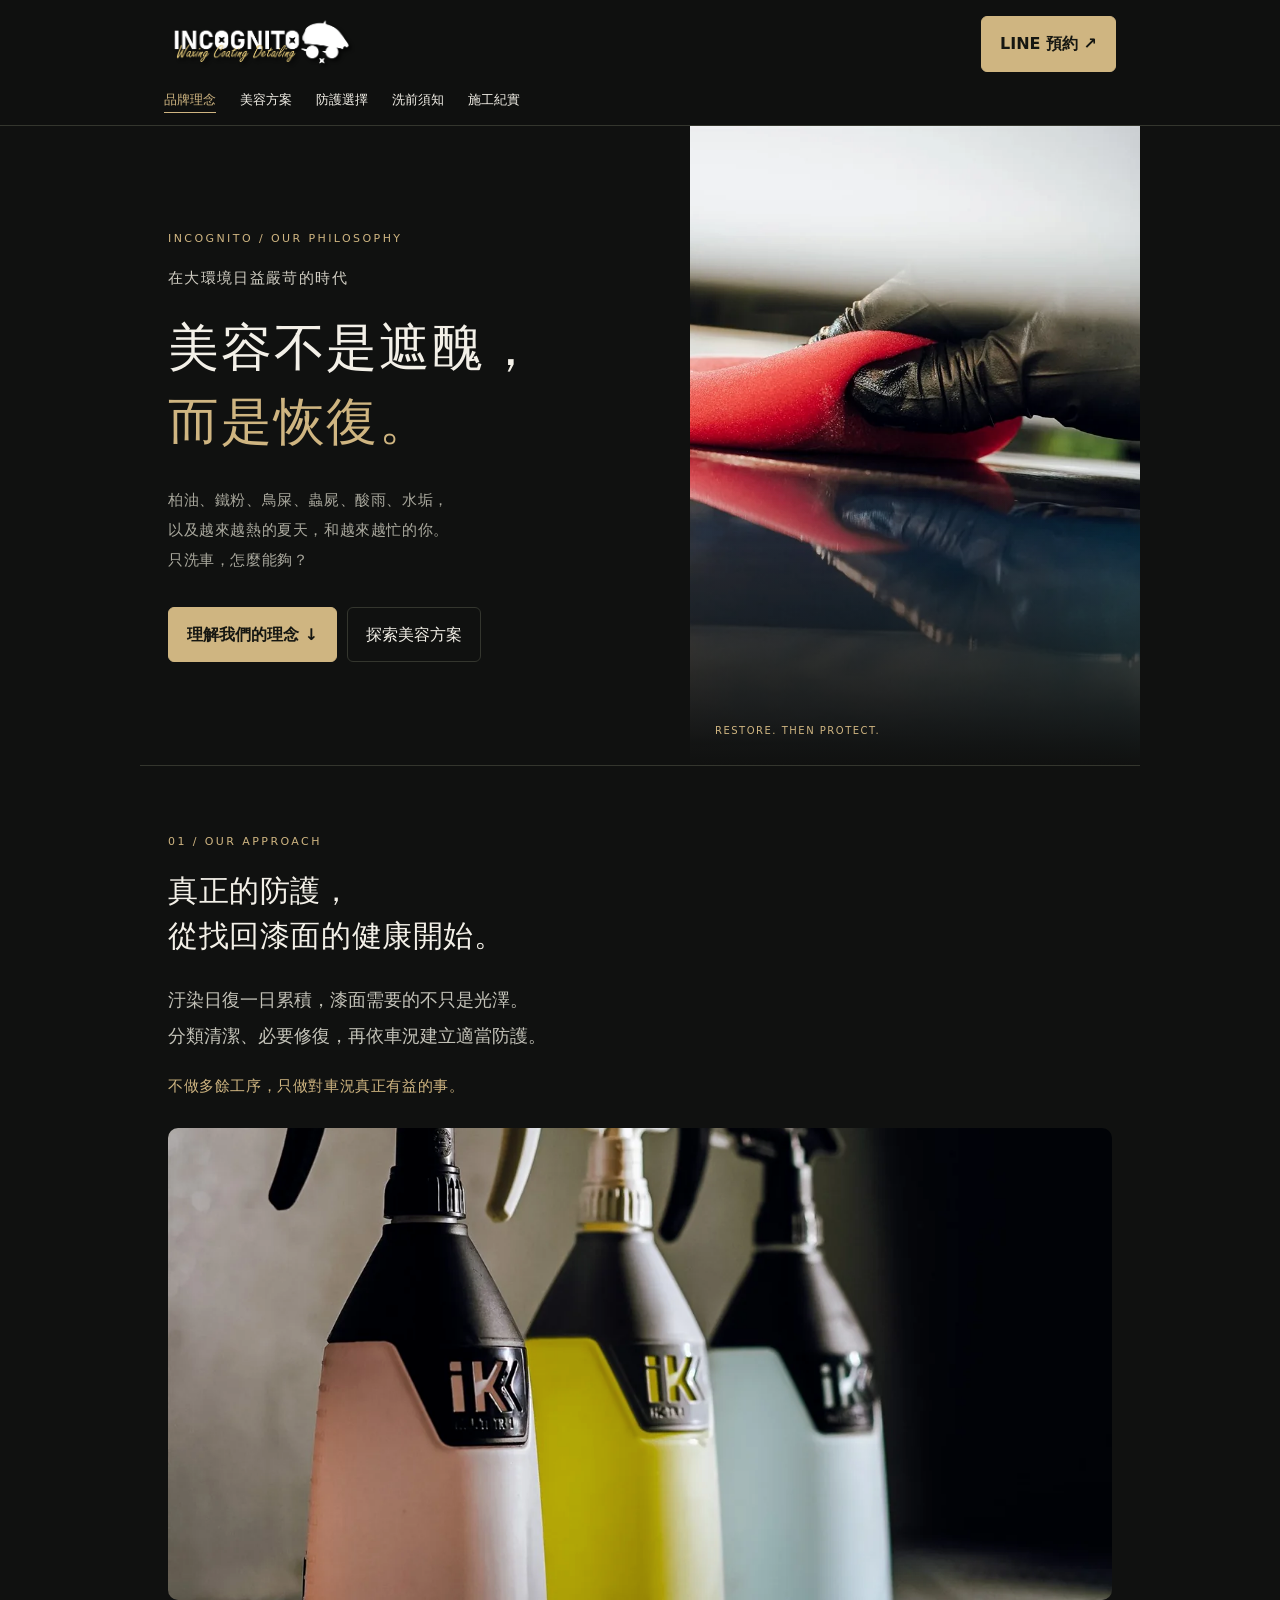
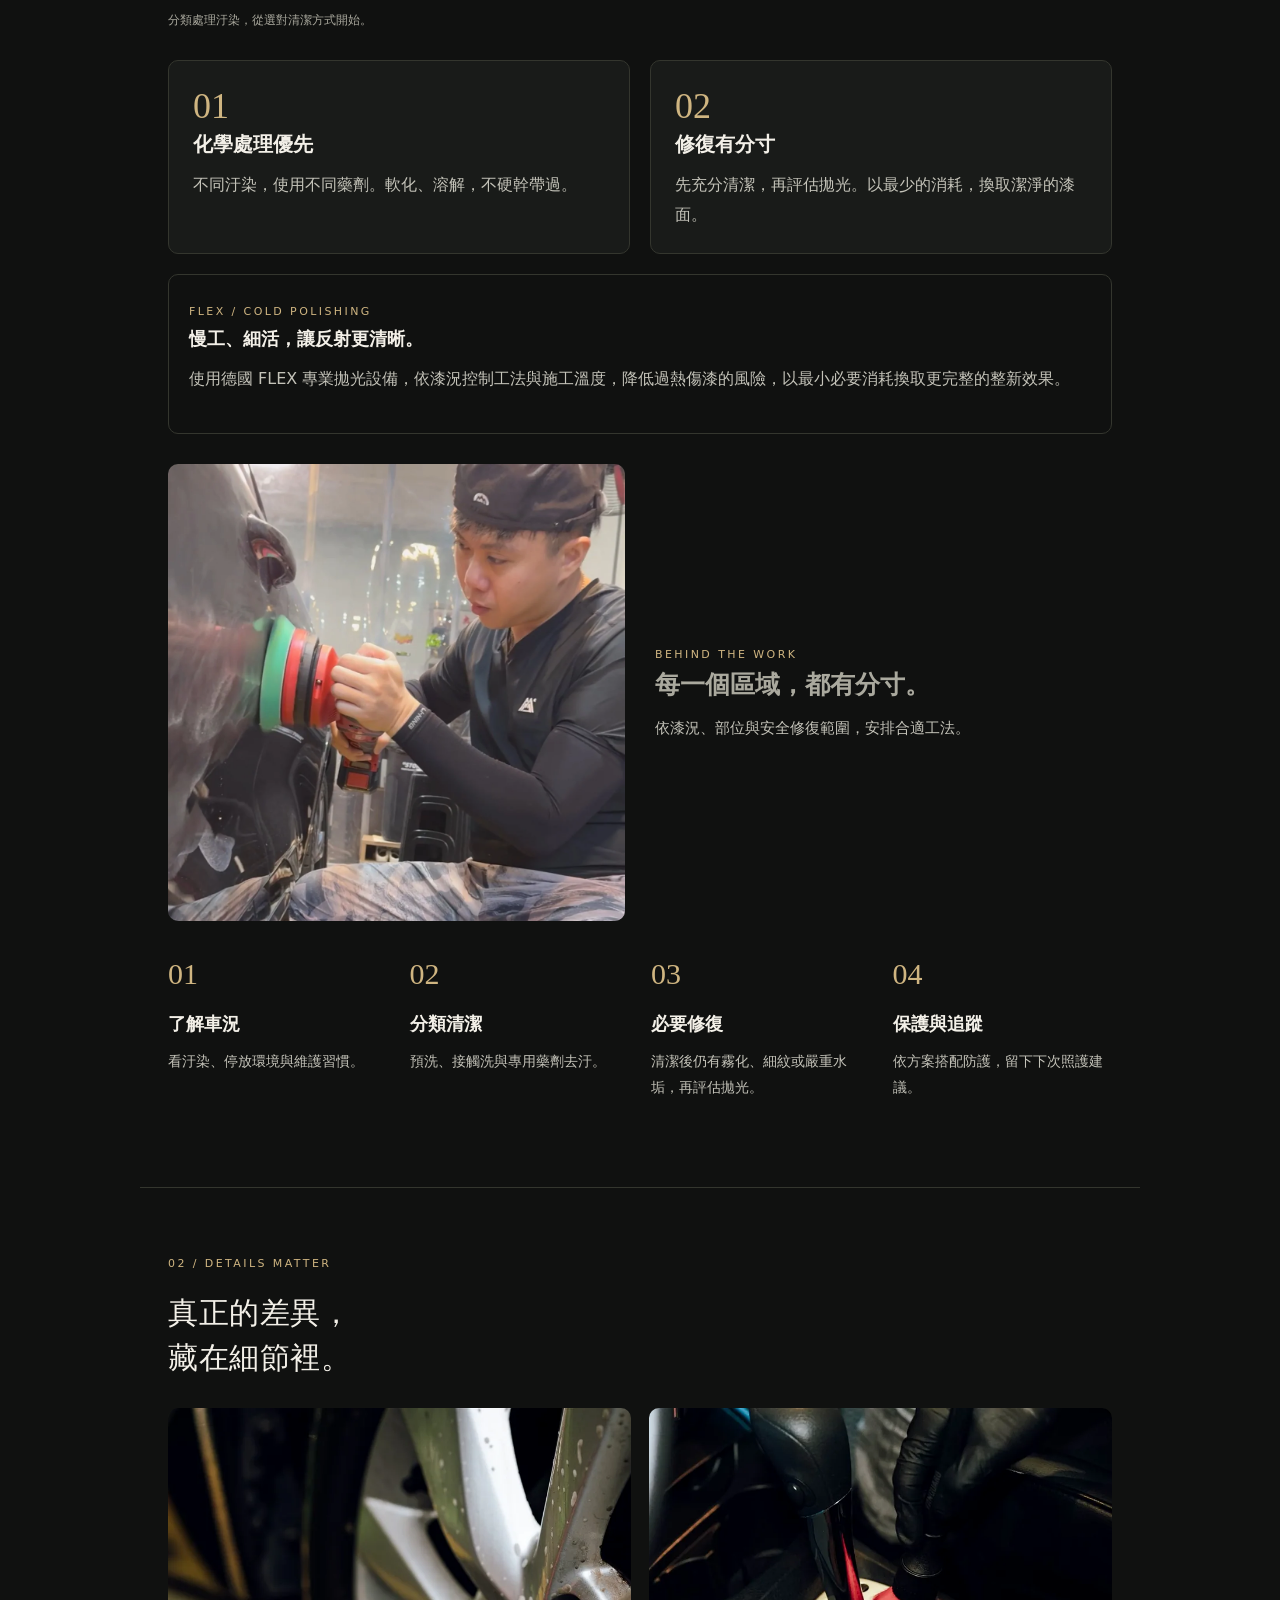
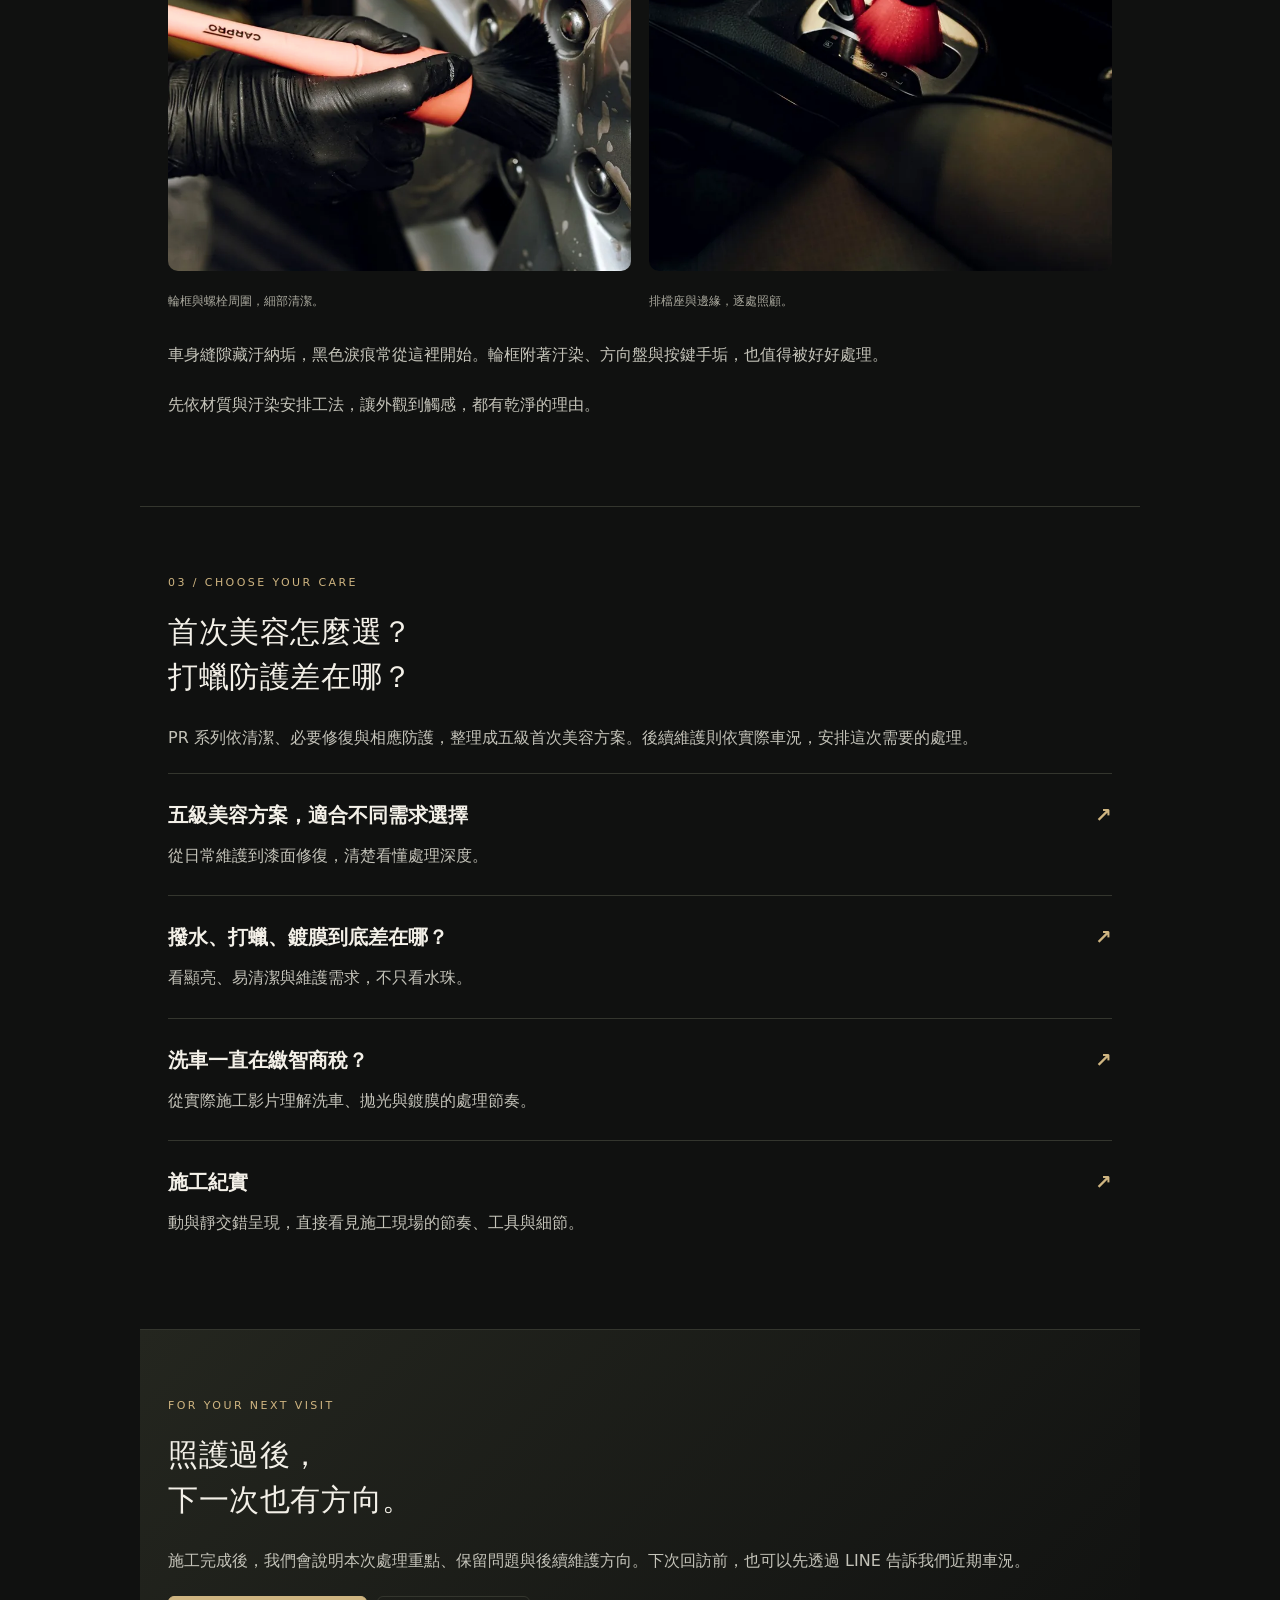
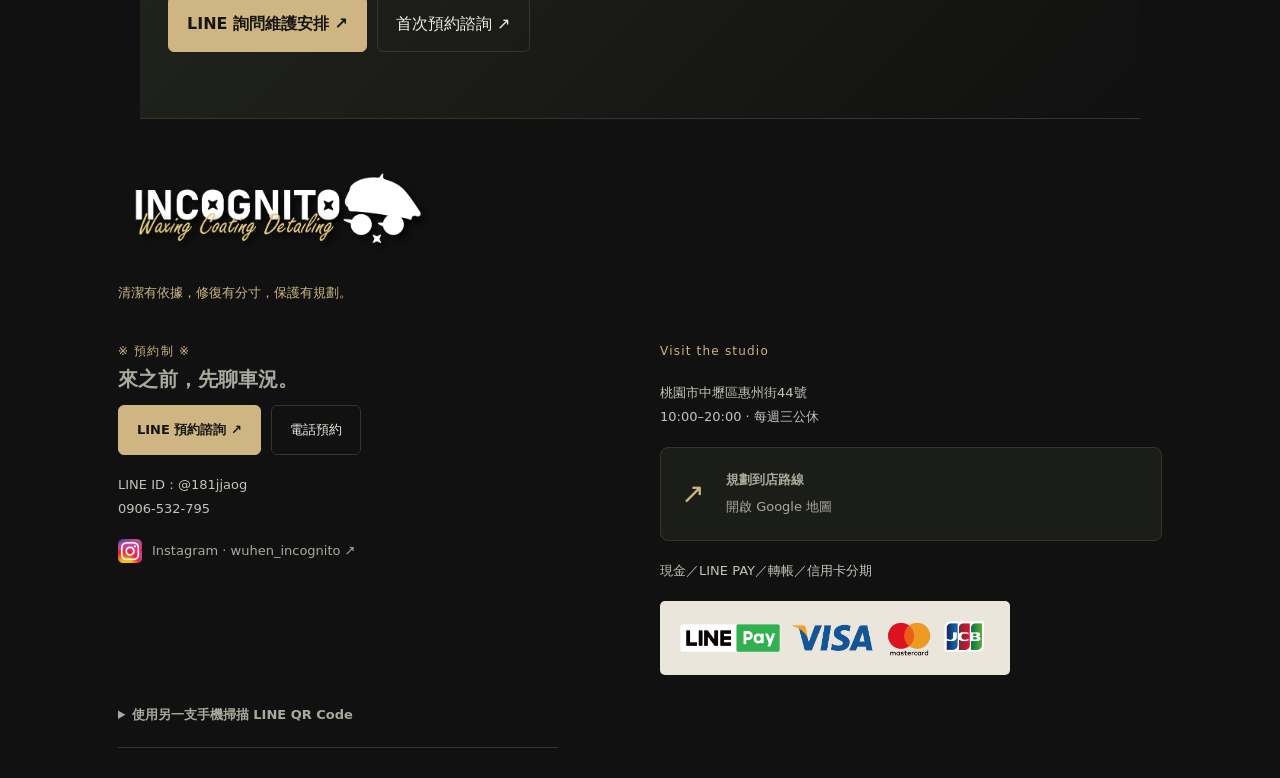
==== commit ad3aa81a: "INCOGNITO V7.3 Website Update" ====
--- a/index.html
+++ b/index.html
@@ -7,9 +7,9 @@
   <meta content="width=device-width,initial-scale=1,viewport-fit=cover" name="viewport"/>
   <meta content="#101110" name="theme-color"/>
   <title>
-   美容不是變美，而是恢復｜INCOGNITO 吳痕汽車美容
+   美容不是遮醜，而是恢復｜INCOGNITO 吳痕汽車美容
   </title>
-  <meta content="美容不是變美，而是恢復。INCOGNITO 吳痕汽車美容從分類清潔、必要修復到適當防護，依車況安排專業照護。" name="description"/>
+  <meta content="美容不是遮醜，而是恢復。INCOGNITO 吳痕汽車美容從分類清潔、必要修復到適當防護，依車況安排專業照護。" name="description"/>
   <link href="styles.css" rel="stylesheet"/>
   <script defer="" src="media-fallback.js">
   </script>
@@ -26,16 +26,19 @@
    </div>
    <nav aria-label="主要導覽">
     <a aria-current="page" href="index.html">
-     品牌與工法
+     品牌理念
     </a>
     <a href="programs.html">
-     方案比較
+     美容方案
     </a>
     <a href="protection.html">
      防護選擇
     </a>
     <a href="case-studies.html">
-     施工案例
+     洗前須知
+    </a>
+    <a href="journal.html">
+     施工紀實
     </a>
    </nav>
   </header>
@@ -47,19 +50,21 @@
       INCOGNITO / OUR PHILOSOPHY
      </div>
      <p class="manifesto-overline">
-      在環境日益嚴苛的時代
+      在大環境日益嚴苛的時代
      </p>
      <h1 class="hero-statement">
-      美容不是變美，
+      美容不是遮醜，
       <br/>
       <span>
        而是恢復。
       </span>
      </h1>
      <p class="manifesto-pressure">
-      鐵粉、鳥糞、酸雨，
+      柏油、鐵粉、鳥屎、蟲屍、酸雨、水垢，
       <br/>
-      以及越來越炙熱的夏天。
+      以及越來越熱的夏天，和越來越忙的你。
+      <br/>
+      只洗車，怎麼能夠？
      </p>
      <div class="actions">
       <a class="button primary" href="#approach">
@@ -85,7 +90,7 @@
     <h2>
      真正的防護，
      <br/>
-     從恢復極致的潔淨開始。
+     從找回漆面的健康開始。
     </h2>
     <p class="lede">
      汙染日復一日累積，漆面需要的不只是光澤。
@@ -133,7 +138,7 @@
       慢工、細活，讓反射更清晰。
      </h3>
      <p>
-      使用德國 FLEX 專業拋光設備，依漆況與溫度控制工法。「冷拋光」重視施工分寸，避免過度消耗。
+      使用德國 FLEX 專業拋光設備，依漆況控制工法與施工溫度，降低過熱傷漆的風險，以最小必要消耗換取更完整的整新效果。
      </p>
     </div>
     <figure class="photo-story">
@@ -234,16 +239,16 @@
      03 / Choose your care
     </div>
     <h2>
-     處理到哪裡，
+     首次美容怎麼選？
      <br/>
-     保護怎麼選。
+     打蠟防護差在哪？
     </h2>
     <p>
      PR 系列依清潔、必要修復與相應防護，整理成五級首次美容方案。後續維護則依實際車況，安排這次需要的處理。
     </p>
     <a class="feature-link" href="programs.html">
      <h3>
-      比較五級美容方案
+      五級美容方案，適合不同需求選擇
       <span>
        ↗
       </span>
@@ -254,7 +259,7 @@
     </a>
     <a class="feature-link" href="protection.html">
      <h3>
-      選擇適合你的防護
+      撥水、打蠟、鍍膜到底差在哪？
       <span>
        ↗
       </span>
@@ -265,13 +270,24 @@
     </a>
     <a class="feature-link" href="case-studies.html">
      <h3>
-      觀看施工案例
+      洗車一直在繳智商稅？
       <span>
        ↗
       </span>
      </h3>
      <p>
       從實際施工影片理解洗車、拋光與鍍膜的處理節奏。
+     </p>
+    </a>
+    <a class="feature-link" href="journal.html">
+     <h3>
+      施工紀實
+      <span>
+       ↗
+      </span>
+     </h3>
+     <p>
+      動與靜交錯呈現，直接看見施工現場的節奏、工具與細節。
      </p>
     </a>
    </section>
--- a/styles.css
+++ b/styles.css
@@ -107,3 +107,38 @@
 .prime-heading strong{font-weight:800}
 .cases-intro .lede{max-width:720px}
 @media(max-width:680px){.prime-heading{font-size:23px;line-height:1.5}}
+
+
+/* V7.0: studio journal grid */
+.journal-intro{padding-bottom:28px}
+.journal-note{font-size:14px;color:var(--gold);max-width:680px;border-left:2px solid var(--gold);padding-left:16px;margin-top:24px}
+.journal-gallery-wrap{padding-top:18px}
+.journal-grid{display:grid;grid-template-columns:repeat(2,minmax(0,1fr));gap:14px}
+.journal-card{position:relative;aspect-ratio:1/1;margin:0;overflow:hidden;border-radius:18px;background:#171916;border:1px solid #2b2d28;box-shadow:0 14px 30px rgba(0,0,0,.18)}
+.journal-card img,.journal-card video{display:block;width:100%;height:100%;object-fit:cover;background:#171916}
+.journal-card::after{content:"";position:absolute;inset:auto 0 0 0;height:38%;background:linear-gradient(180deg,rgba(0,0,0,0) 0%,rgba(0,0,0,.68) 100%);pointer-events:none}
+.journal-card figcaption{position:absolute;left:14px;right:14px;bottom:12px;z-index:1;padding:0;font-size:12px;line-height:1.45;color:#f1ede2;letter-spacing:.06em;text-transform:uppercase}
+.journal-card--motion video{pointer-events:none;user-select:none;-webkit-user-select:none;-webkit-touch-callout:none}
+.journal-card video.media-unavailable{visibility:hidden}
+.journal-closing{margin-top:10px}
+@media(max-width:680px){.journal-grid{gap:10px}.journal-card{border-radius:16px}.journal-card figcaption{left:11px;right:11px;bottom:10px;font-size:11px;letter-spacing:.04em}.journal-note{font-size:13px;line-height:1.9;padding-left:14px}}
+
+/* V7.2: progress in treatment depth, clear without dense arrow decorations. */
+.upgrade-bridge {
+  margin: 12px 0 0;
+  padding: 22px 18px 24px;
+  display:flex;
+  flex-direction:column;
+  align-items:center;
+  text-align:center;
+  gap:6px;
+  border-top:1px solid rgba(207,181,129,.50);
+  border-bottom:1px solid rgba(207,181,129,.50);
+  background:linear-gradient(90deg,transparent,rgba(207,181,129,.065) 50%,transparent);
+}
+.upgrade-bridge__step { color:var(--gold);font-size:11px;letter-spacing:.18em;font-weight:600;line-height:1.7; }
+.upgrade-bridge__step [aria-hidden] { font-size:16px; padding:0 7px; }
+.upgrade-bridge strong { color:var(--text); font-weight:500; letter-spacing:.06em;font-size:clamp(16px,2.3vw,20px);line-height:1.6; }
+.upgrade-bridge__detail { color:#b9b5a8;font-size:14px;line-height:1.8; }
+.upgrade-bridge + .plan-detail { border-top:0; }
+@media(max-width:680px) { .upgrade-bridge{padding:19px 8px 21px;gap:5px}.upgrade-bridge__detail{font-size:13px} }
